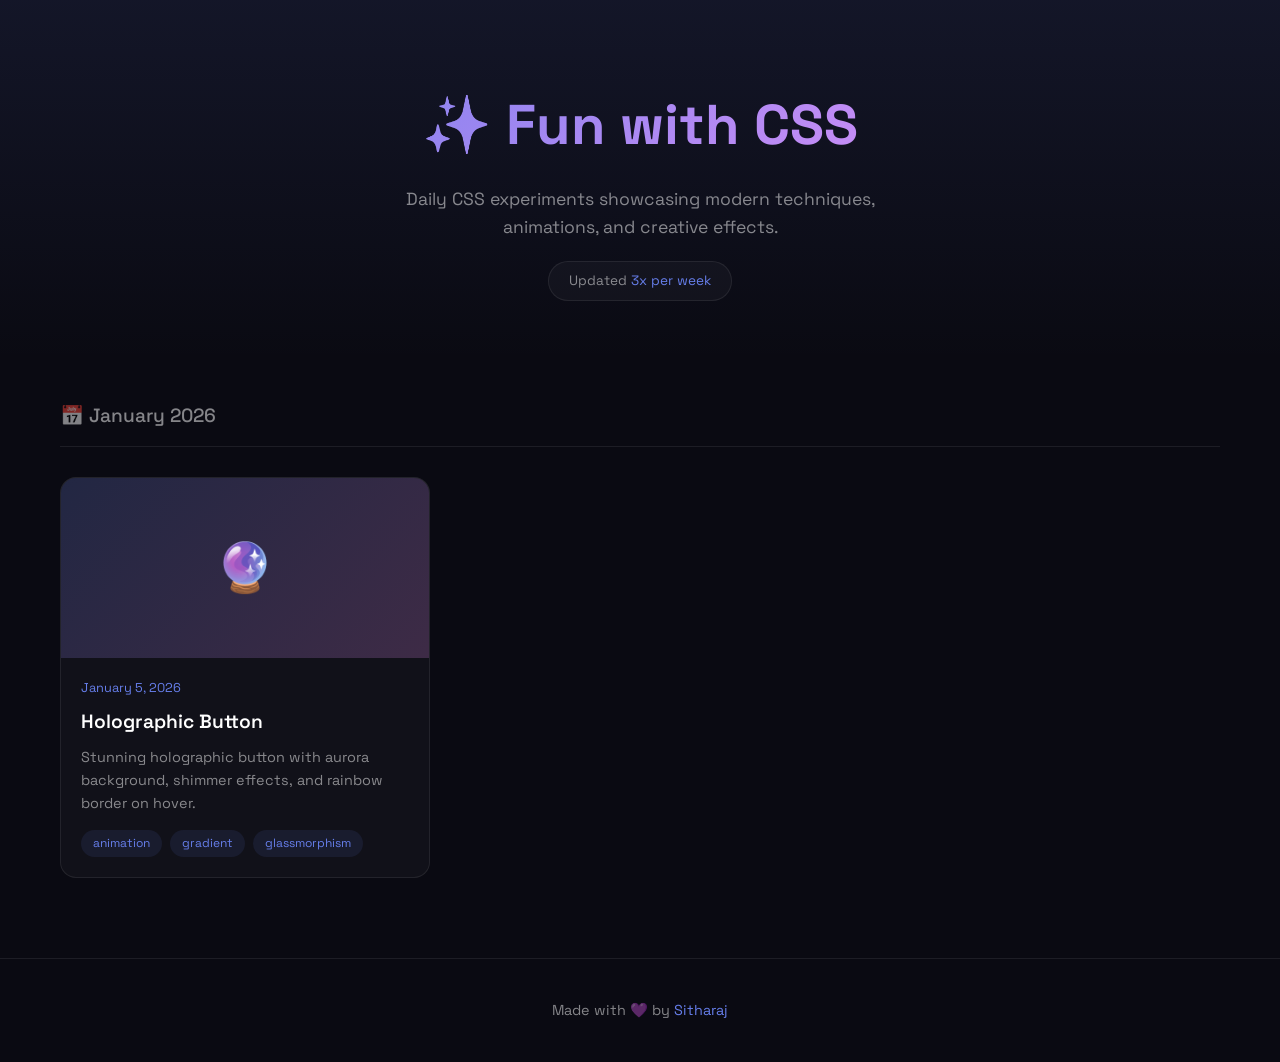
==== index.html @ caf2f565 "feat: Initialize project with Day 1 Holographic Button demo" ====
<!DOCTYPE html>
<html lang="en">

<head>
    <meta charset="UTF-8">
    <meta name="viewport" content="width=device-width, initial-scale=1.0">
    <title>Fun with CSS | Daily CSS Experiments</title>
    <link href="https://fonts.googleapis.com/css2?family=Space+Grotesk:wght@400;500;700&display=swap" rel="stylesheet">
    <style>
        :root {
            --bg: #0a0a12;
            --card-bg: rgba(255, 255, 255, 0.03);
            --border: rgba(255, 255, 255, 0.08);
            --text: #fff;
            --text-muted: rgba(255, 255, 255, 0.5);
            --accent: #667eea;
            --accent-2: #f093fb;
        }

        * {
            margin: 0;
            padding: 0;
            box-sizing: border-box;
        }

        body {
            min-height: 100vh;
            background: var(--bg);
            font-family: 'Space Grotesk', sans-serif;
            color: var(--text);
            line-height: 1.6;
        }

        /* Header */
        header {
            text-align: center;
            padding: 80px 20px 60px;
            background: linear-gradient(to bottom, rgba(102, 126, 234, 0.1), transparent);
        }

        header h1 {
            font-size: clamp(2rem, 6vw, 3.5rem);
            font-weight: 700;
            background: linear-gradient(135deg, var(--accent), var(--accent-2));
            -webkit-background-clip: text;
            -webkit-text-fill-color: transparent;
            background-clip: text;
            margin-bottom: 15px;
        }

        header p {
            color: var(--text-muted);
            font-size: 1.1rem;
            max-width: 500px;
            margin: 0 auto;
        }

        .badge {
            display: inline-block;
            margin-top: 20px;
            padding: 8px 20px;
            background: var(--card-bg);
            border: 1px solid var(--border);
            border-radius: 50px;
            font-size: 0.85rem;
            color: var(--text-muted);
        }

        .badge span {
            color: var(--accent);
        }

        /* Main */
        main {
            max-width: 1200px;
            margin: 0 auto;
            padding: 40px 20px 80px;
        }

        .section-title {
            font-size: 1.2rem;
            font-weight: 500;
            color: var(--text-muted);
            margin-bottom: 30px;
            padding-bottom: 15px;
            border-bottom: 1px solid var(--border);
        }

        /* Demo Grid */
        .demo-grid {
            display: grid;
            grid-template-columns: repeat(auto-fill, minmax(320px, 1fr));
            gap: 25px;
        }

        .demo-card {
            background: var(--card-bg);
            border: 1px solid var(--border);
            border-radius: 16px;
            overflow: hidden;
            transition: all 0.3s ease;
        }

        .demo-card:hover {
            transform: translateY(-5px);
            border-color: var(--accent);
            box-shadow: 0 20px 40px -20px rgba(102, 126, 234, 0.3);
        }

        .demo-card a {
            text-decoration: none;
            color: inherit;
            display: block;
        }

        .demo-preview {
            height: 180px;
            background: linear-gradient(135deg, rgba(102, 126, 234, 0.2), rgba(240, 147, 251, 0.2));
            display: flex;
            align-items: center;
            justify-content: center;
            font-size: 3rem;
        }

        .demo-info {
            padding: 20px;
        }

        .demo-date {
            font-size: 0.8rem;
            color: var(--accent);
            margin-bottom: 8px;
        }

        .demo-title {
            font-size: 1.2rem;
            font-weight: 600;
            margin-bottom: 8px;
        }

        .demo-desc {
            font-size: 0.9rem;
            color: var(--text-muted);
        }

        .demo-tags {
            display: flex;
            gap: 8px;
            margin-top: 15px;
            flex-wrap: wrap;
        }

        .demo-tags span {
            padding: 4px 12px;
            background: rgba(102, 126, 234, 0.1);
            border-radius: 20px;
            font-size: 0.75rem;
            color: var(--accent);
        }

        /* Footer */
        footer {
            text-align: center;
            padding: 40px 20px;
            border-top: 1px solid var(--border);
            color: var(--text-muted);
            font-size: 0.9rem;
        }

        footer a {
            color: var(--accent);
            text-decoration: none;
        }

        footer a:hover {
            text-decoration: underline;
        }
    </style>
</head>

<body>

    <header>
        <h1>✨ Fun with CSS</h1>
        <p>Daily CSS experiments showcasing modern techniques, animations, and creative effects.</p>
        <div class="badge">Updated <span>3x per week</span></div>
    </header>

    <main>
        <h2 class="section-title">📅 January 2026</h2>

        <div class="demo-grid">

            <article class="demo-card">
                <a href="./2026/01/05-neon-button/index.html">
                    <div class="demo-preview">🔮</div>
                    <div class="demo-info">
                        <div class="demo-date">January 5, 2026</div>
                        <h3 class="demo-title">Holographic Button</h3>
                        <p class="demo-desc">Stunning holographic button with aurora background, shimmer effects, and
                            rainbow border on hover.</p>
                        <div class="demo-tags">
                            <span>animation</span>
                            <span>gradient</span>
                            <span>glassmorphism</span>
                        </div>
                    </div>
                </a>
            </article>

            <!-- Add more demo cards here as you create them -->

        </div>
    </main>

    <footer>
        <p>Made with 💜 by <a href="https://github.com/sitharaj88" target="_blank">Sitharaj</a></p>
    </footer>

</body>

</html>
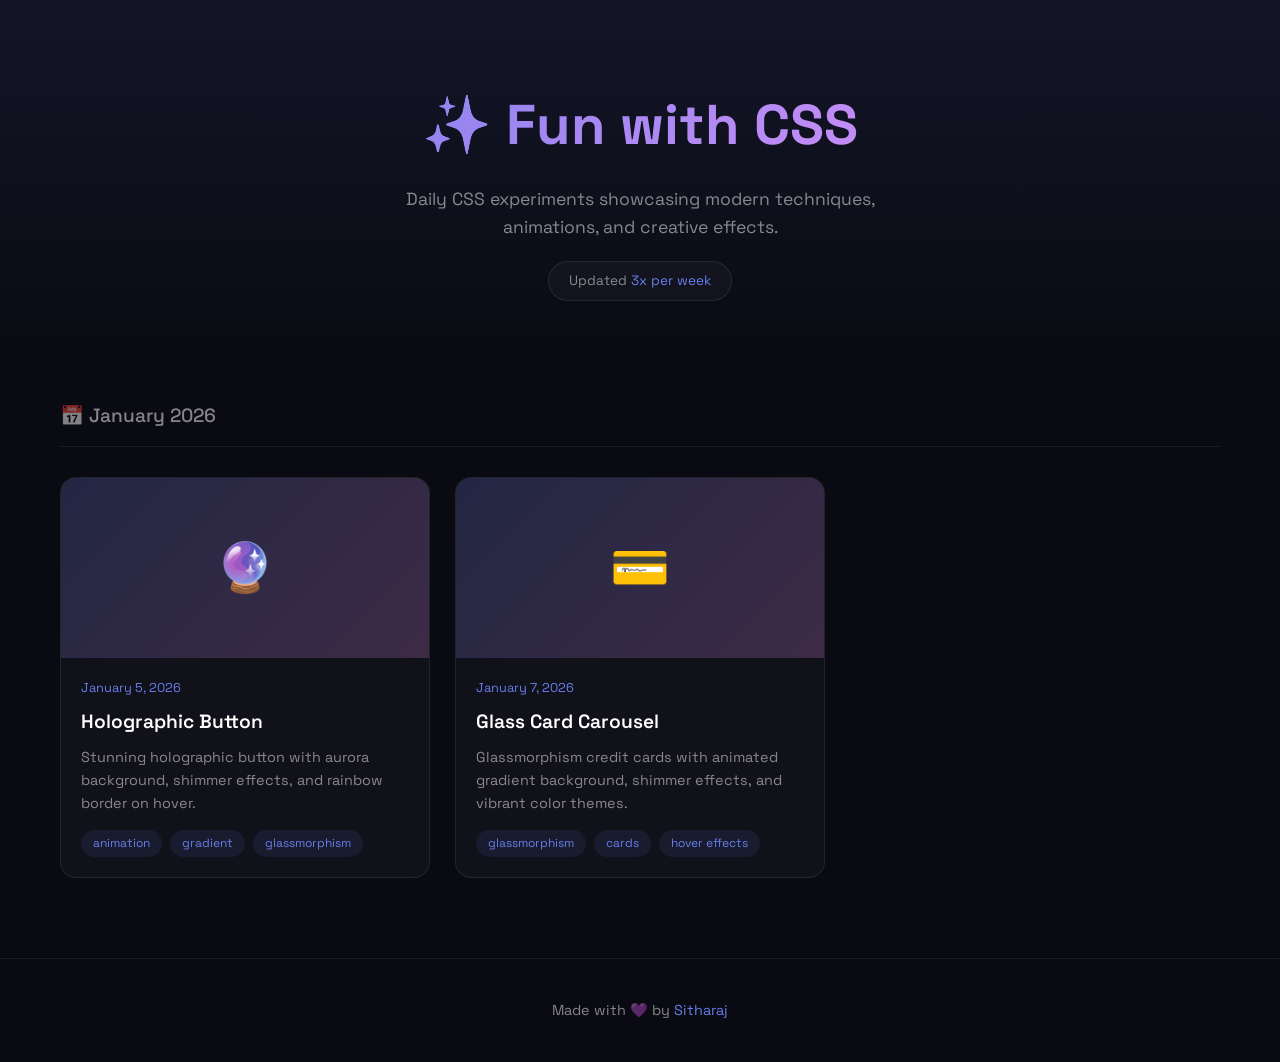
==== commit 3f6d015e: "feat: Add Day 2 Glass Card Carousel demo" ====
--- a/index.html
+++ b/index.html
@@ -208,6 +208,23 @@
                 </a>
             </article>
 
+            <article class="demo-card">
+                <a href="./2026/01/07-glass-card/index.html">
+                    <div class="demo-preview">💳</div>
+                    <div class="demo-info">
+                        <div class="demo-date">January 7, 2026</div>
+                        <h3 class="demo-title">Glass Card Carousel</h3>
+                        <p class="demo-desc">Glassmorphism credit cards with animated gradient background, shimmer
+                            effects, and vibrant color themes.</p>
+                        <div class="demo-tags">
+                            <span>glassmorphism</span>
+                            <span>cards</span>
+                            <span>hover effects</span>
+                        </div>
+                    </div>
+                </a>
+            </article>
+
             <!-- Add more demo cards here as you create them -->
 
         </div>
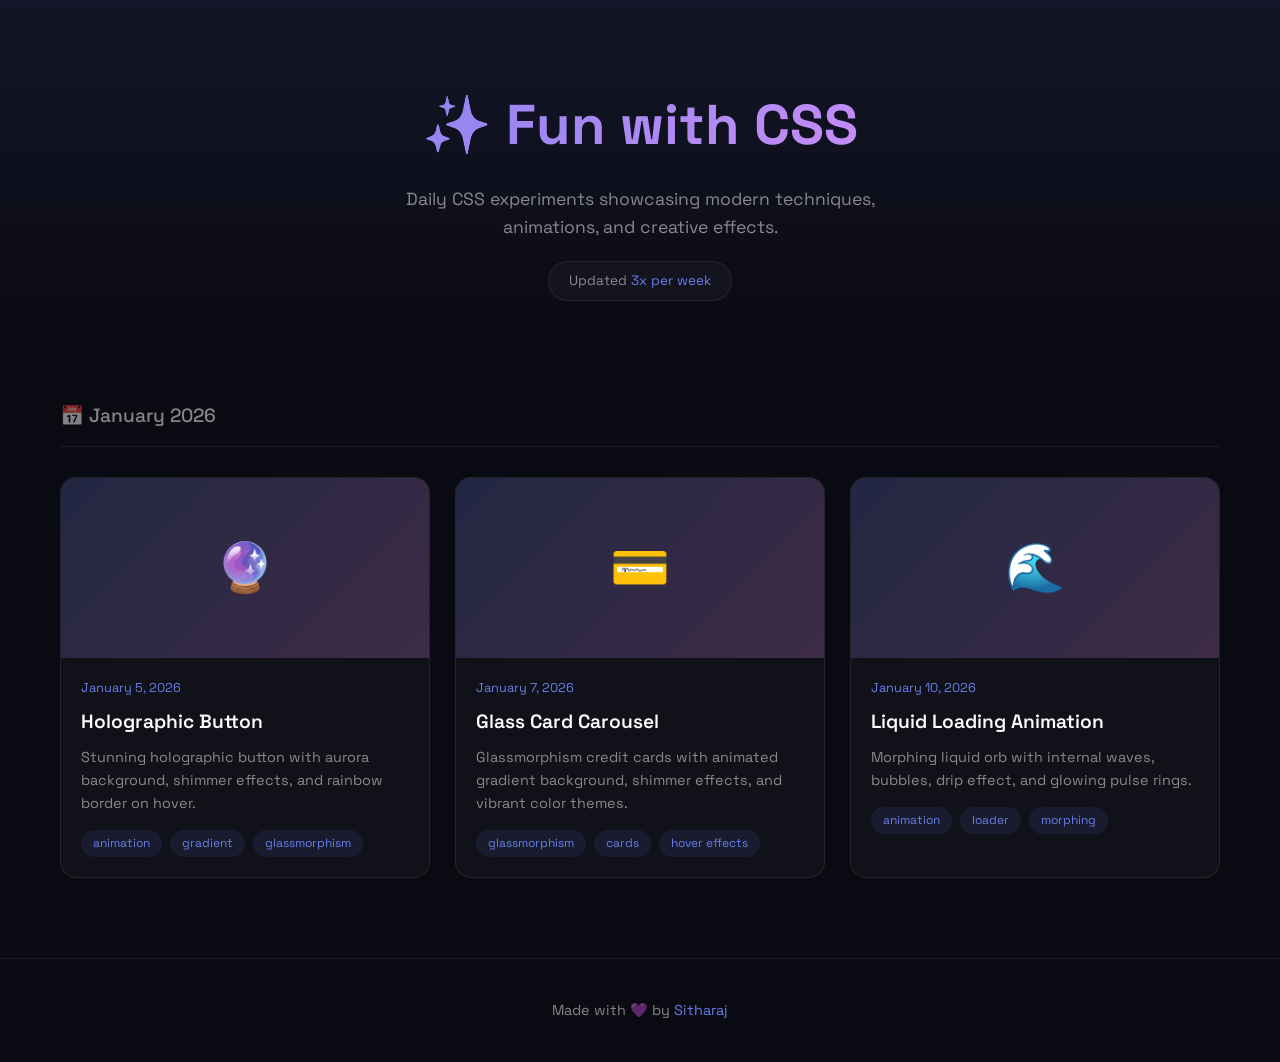
==== commit 38659cbb: "feat: Add Day 3 Liquid Loading Animation demo" ====
--- a/index.html
+++ b/index.html
@@ -225,6 +225,23 @@
                 </a>
             </article>
 
+            <article class="demo-card">
+                <a href="./2026/01/10-liquid-loader/index.html">
+                    <div class="demo-preview">🌊</div>
+                    <div class="demo-info">
+                        <div class="demo-date">January 10, 2026</div>
+                        <h3 class="demo-title">Liquid Loading Animation</h3>
+                        <p class="demo-desc">Morphing liquid orb with internal waves, bubbles, drip effect, and glowing
+                            pulse rings.</p>
+                        <div class="demo-tags">
+                            <span>animation</span>
+                            <span>loader</span>
+                            <span>morphing</span>
+                        </div>
+                    </div>
+                </a>
+            </article>
+
             <!-- Add more demo cards here as you create them -->
 
         </div>
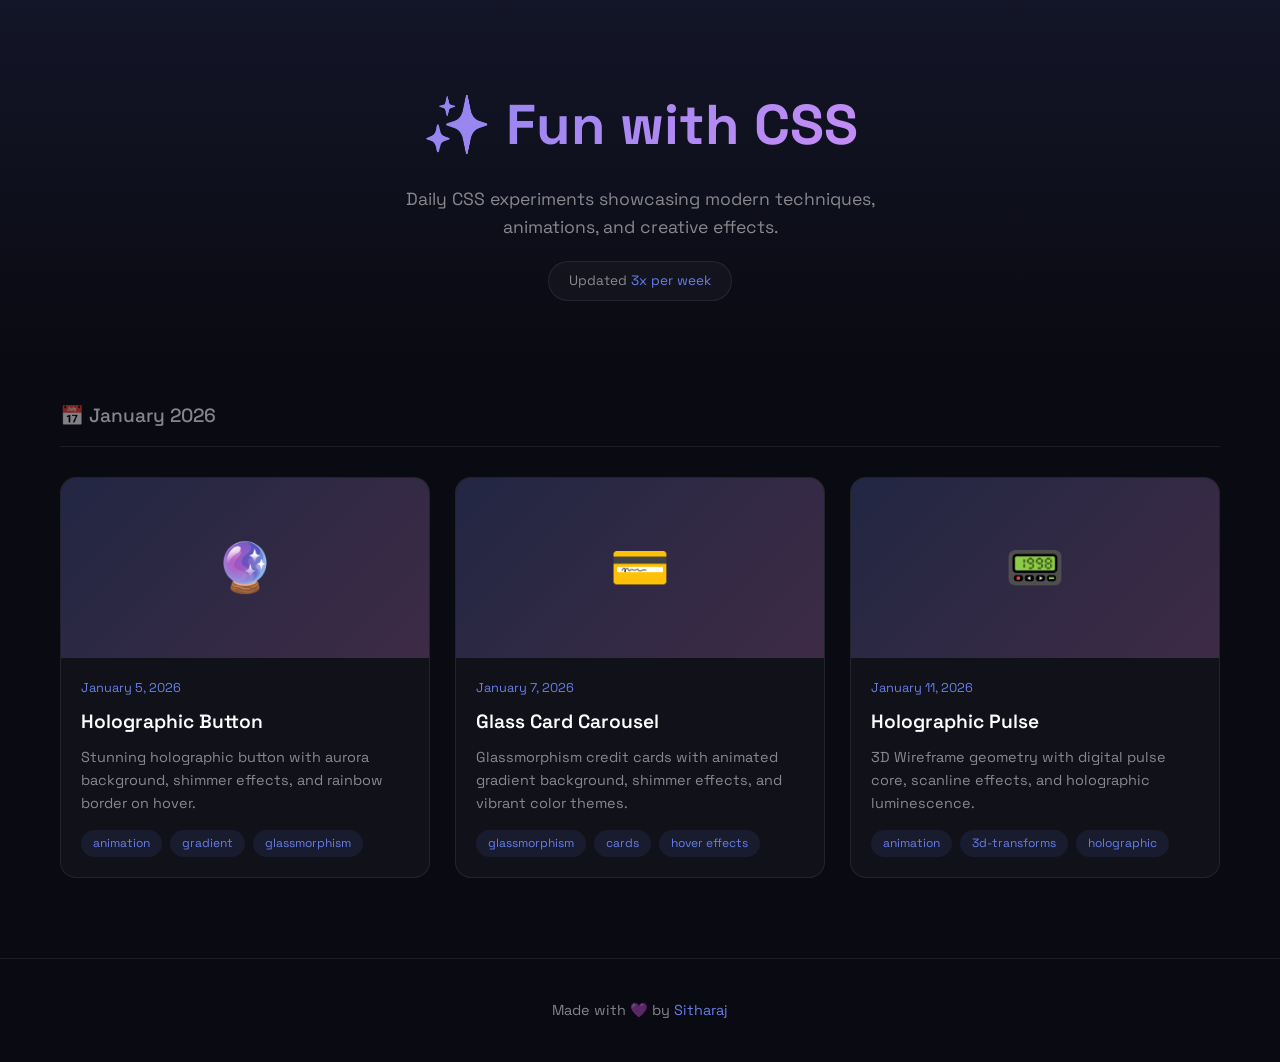
==== commit 137e04de: "feat: implement Holographic Geometric Pulse loader and restructure project" ====
--- a/index.html
+++ b/index.html
@@ -226,17 +226,17 @@
             </article>
 
             <article class="demo-card">
-                <a href="./2026/01/10-liquid-loader/index.html">
-                    <div class="demo-preview">🌊</div>
+                <a href="./2026/01/11-holographic-pulse/index.html">
+                    <div class="demo-preview">📟</div>
                     <div class="demo-info">
-                        <div class="demo-date">January 10, 2026</div>
-                        <h3 class="demo-title">Liquid Loading Animation</h3>
-                        <p class="demo-desc">Morphing liquid orb with internal waves, bubbles, drip effect, and glowing
-                            pulse rings.</p>
+                        <div class="demo-date">January 11, 2026</div>
+                        <h3 class="demo-title">Holographic Pulse</h3>
+                        <p class="demo-desc">3D Wireframe geometry with digital pulse core, scanline effects, and
+                            holographic luminescence.</p>
                         <div class="demo-tags">
                             <span>animation</span>
-                            <span>loader</span>
-                            <span>morphing</span>
+                            <span>3d-transforms</span>
+                            <span>holographic</span>
                         </div>
                     </div>
                 </a>
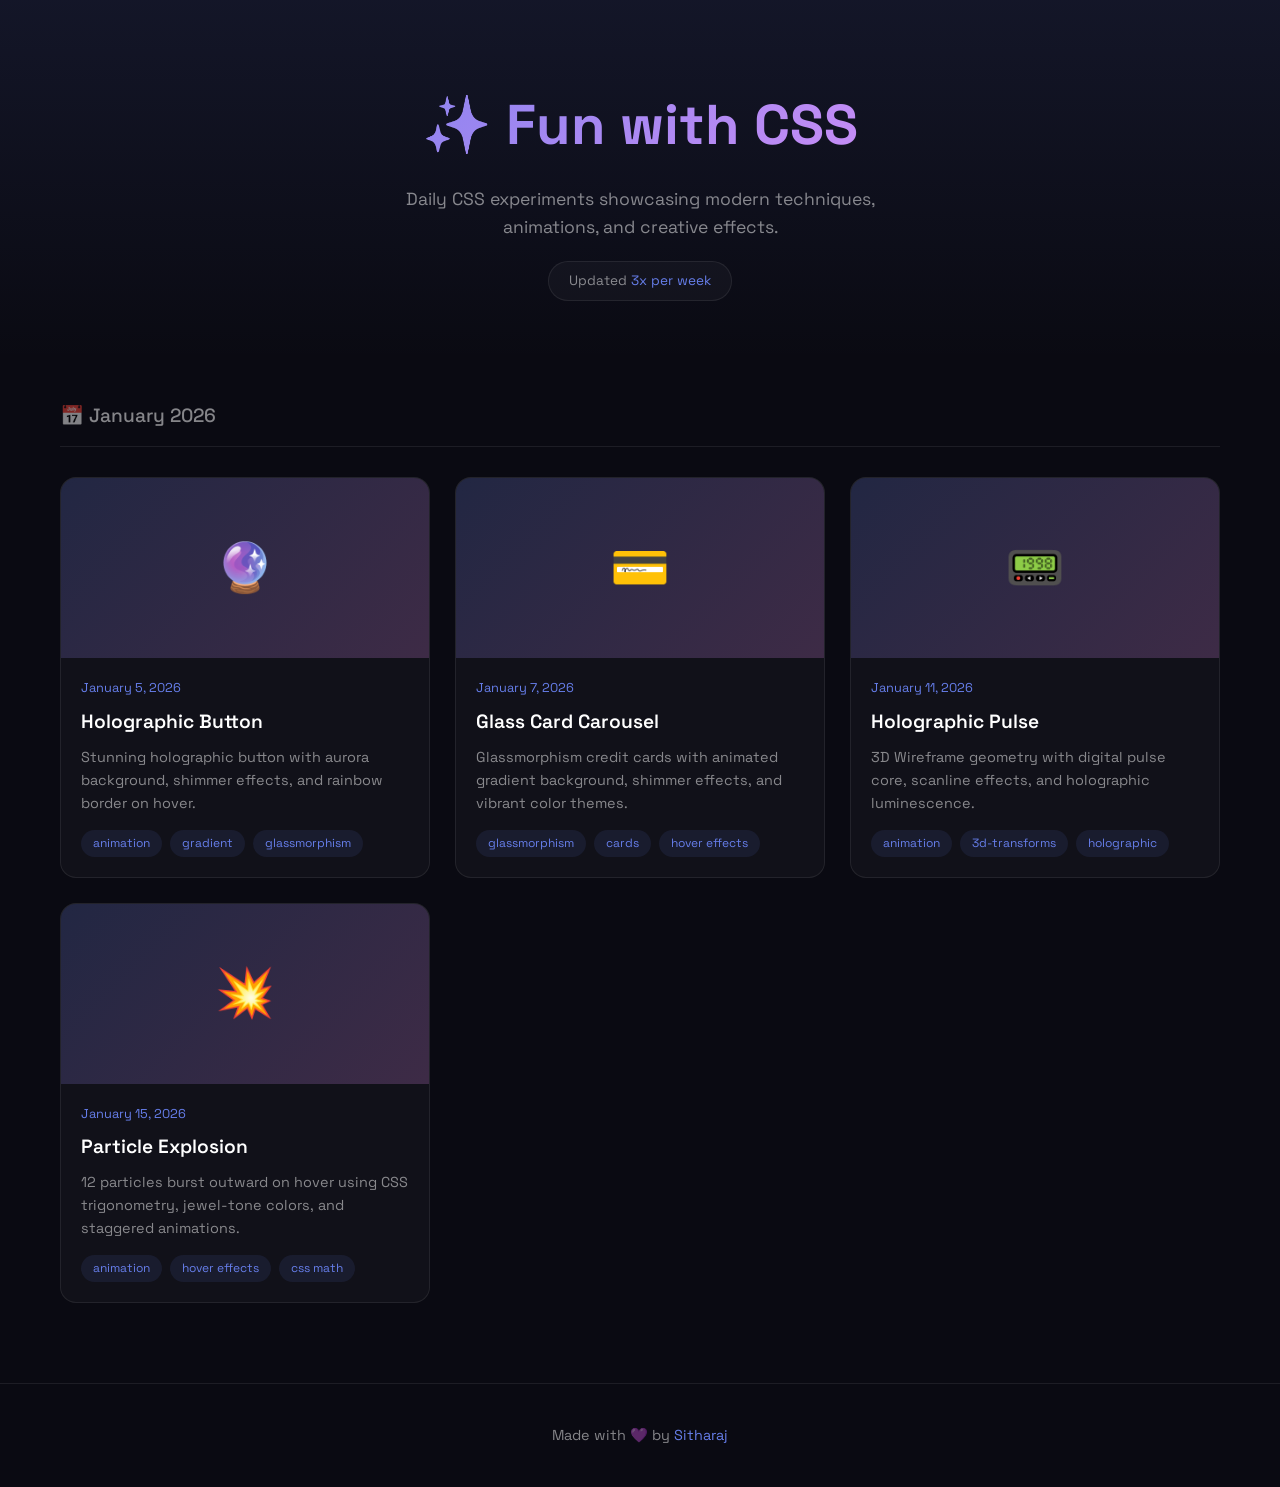
==== commit a6731aab: "feat: Add Particle Explosion demo card to the homepage." ====
--- a/index.html
+++ b/index.html
@@ -242,6 +242,23 @@
                 </a>
             </article>
 
+            <article class="demo-card">
+                <a href="./2026/01/15-particle-explosion/index.html">
+                    <div class="demo-preview">💥</div>
+                    <div class="demo-info">
+                        <div class="demo-date">January 15, 2026</div>
+                        <h3 class="demo-title">Particle Explosion</h3>
+                        <p class="demo-desc">12 particles burst outward on hover using CSS trigonometry, jewel-tone
+                            colors, and staggered animations.</p>
+                        <div class="demo-tags">
+                            <span>animation</span>
+                            <span>hover effects</span>
+                            <span>css math</span>
+                        </div>
+                    </div>
+                </a>
+            </article>
+
             <!-- Add more demo cards here as you create them -->
 
         </div>
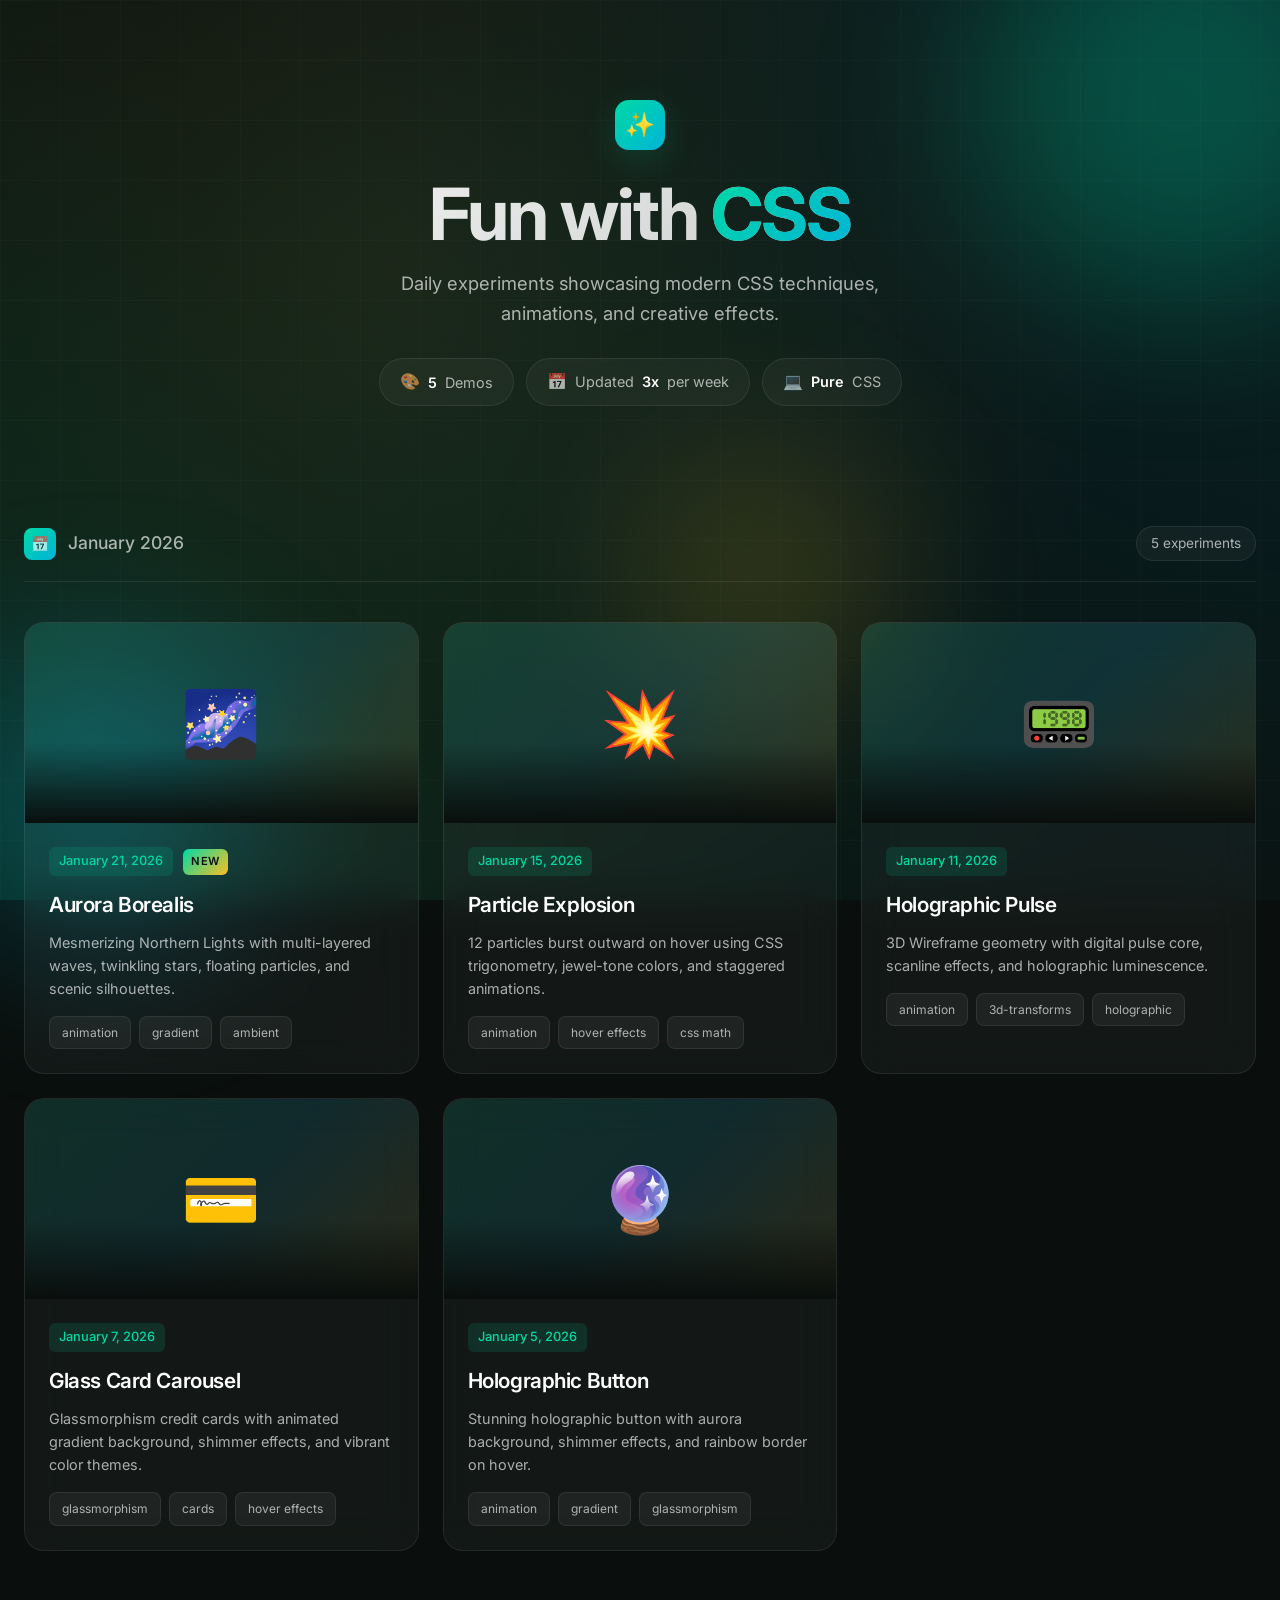
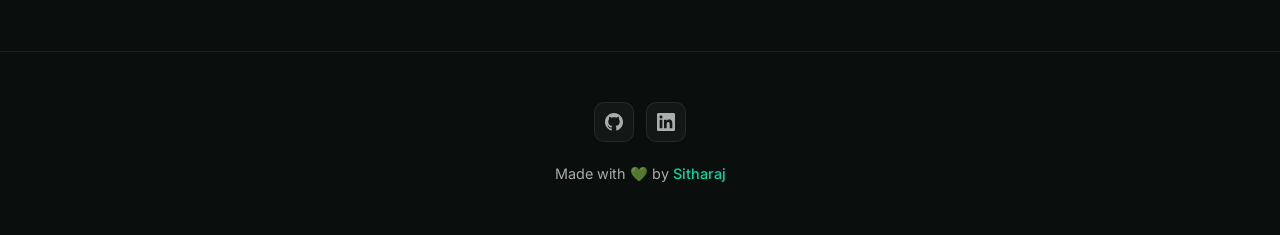
==== commit 159b7490: "Add Aurora Borealis animation using pure CSS - Created a mesmerizing CSS recreation of the Northern " ====
--- a/index.html
+++ b/index.html
@@ -5,16 +5,20 @@
     <meta charset="UTF-8">
     <meta name="viewport" content="width=device-width, initial-scale=1.0">
     <title>Fun with CSS | Daily CSS Experiments</title>
-    <link href="https://fonts.googleapis.com/css2?family=Space+Grotesk:wght@400;500;700&display=swap" rel="stylesheet">
+    <link href="https://fonts.googleapis.com/css2?family=Inter:wght@300;400;500;600;700&display=swap" rel="stylesheet">
     <style>
         :root {
-            --bg: #0a0a12;
-            --card-bg: rgba(255, 255, 255, 0.03);
+            --bg: #0a0f0d;
+            --card-bg: rgba(255, 255, 255, 0.04);
+            --card-bg-hover: rgba(255, 255, 255, 0.08);
             --border: rgba(255, 255, 255, 0.08);
+            --border-hover: rgba(255, 255, 255, 0.18);
             --text: #fff;
-            --text-muted: rgba(255, 255, 255, 0.5);
-            --accent: #667eea;
-            --accent-2: #f093fb;
+            --text-muted: rgba(255, 255, 255, 0.65);
+            --accent: #00d9a5;
+            --accent-2: #00b4d8;
+            --accent-3: #fbbf24;
+            --glow: rgba(0, 217, 165, 0.4);
         }
 
         * {
@@ -26,248 +30,765 @@
         body {
             min-height: 100vh;
             background: var(--bg);
-            font-family: 'Space Grotesk', sans-serif;
+            font-family: 'Inter', -apple-system, BlinkMacSystemFont, sans-serif;
             color: var(--text);
             line-height: 1.6;
+            overflow-x: hidden;
+        }
+
+        /* Animated Background */
+        .bg-gradient {
+            position: fixed;
+            top: 0;
+            left: 0;
+            width: 100%;
+            height: 100%;
+            pointer-events: none;
+            z-index: 0;
+            overflow: hidden;
+        }
+
+        .bg-gradient::before {
+            content: '';
+            position: absolute;
+            top: -50%;
+            left: -50%;
+            width: 200%;
+            height: 200%;
+            background:
+                radial-gradient(circle at 20% 80%, rgba(0, 217, 165, 0.15) 0%, transparent 50%),
+                radial-gradient(circle at 80% 20%, rgba(0, 180, 216, 0.15) 0%, transparent 50%),
+                radial-gradient(circle at 40% 40%, rgba(251, 191, 36, 0.08) 0%, transparent 40%);
+            animation: bg-rotate 20s linear infinite;
+        }
+
+        @keyframes bg-rotate {
+            0% { transform: rotate(0deg); }
+            100% { transform: rotate(360deg); }
+        }
+
+        /* Floating Orbs */
+        .orb {
+            position: fixed;
+            border-radius: 50%;
+            filter: blur(80px);
+            pointer-events: none;
+            z-index: 0;
+        }
+
+        .orb-1 {
+            width: 400px;
+            height: 400px;
+            background: rgba(0, 217, 165, 0.25);
+            top: -100px;
+            right: -100px;
+            animation: float-1 15s ease-in-out infinite;
+        }
+
+        .orb-2 {
+            width: 300px;
+            height: 300px;
+            background: rgba(0, 180, 216, 0.25);
+            bottom: -50px;
+            left: -50px;
+            animation: float-2 18s ease-in-out infinite;
+        }
+
+        .orb-3 {
+            width: 250px;
+            height: 250px;
+            background: rgba(251, 191, 36, 0.15);
+            top: 50%;
+            left: 50%;
+            animation: float-3 12s ease-in-out infinite;
+        }
+
+        @keyframes float-1 {
+            0%, 100% { transform: translate(0, 0) scale(1); }
+            50% { transform: translate(-50px, 50px) scale(1.1); }
+        }
+
+        @keyframes float-2 {
+            0%, 100% { transform: translate(0, 0) scale(1); }
+            50% { transform: translate(30px, -30px) scale(0.9); }
+        }
+
+        @keyframes float-3 {
+            0%, 100% { transform: translate(-50%, -50%) scale(1); }
+            50% { transform: translate(-40%, -60%) scale(1.2); }
+        }
+
+        /* Grid Pattern Overlay */
+        .grid-pattern {
+            position: fixed;
+            top: 0;
+            left: 0;
+            width: 100%;
+            height: 100%;
+            background-image:
+                linear-gradient(rgba(255, 255, 255, 0.02) 1px, transparent 1px),
+                linear-gradient(90deg, rgba(255, 255, 255, 0.02) 1px, transparent 1px);
+            background-size: 60px 60px;
+            pointer-events: none;
+            z-index: 0;
+        }
+
+        /* Content Wrapper */
+        .content-wrapper {
+            position: relative;
+            z-index: 1;
         }
 
         /* Header */
         header {
             text-align: center;
-            padding: 80px 20px 60px;
-            background: linear-gradient(to bottom, rgba(102, 126, 234, 0.1), transparent);
+            padding: 100px 20px 80px;
+            position: relative;
+        }
+
+        .logo {
+            display: inline-flex;
+            align-items: center;
+            gap: 12px;
+            margin-bottom: 24px;
+        }
+
+        .logo-icon {
+            width: 50px;
+            height: 50px;
+            background: linear-gradient(135deg, var(--accent), var(--accent-2));
+            border-radius: 14px;
+            display: flex;
+            align-items: center;
+            justify-content: center;
+            font-size: 1.5rem;
+            box-shadow: 0 10px 40px -10px var(--glow);
+            animation: pulse-glow 3s ease-in-out infinite;
+        }
+
+        @keyframes pulse-glow {
+            0%, 100% { box-shadow: 0 10px 40px -10px var(--glow); }
+            50% { box-shadow: 0 10px 60px -5px var(--glow); }
         }
 
         header h1 {
-            font-size: clamp(2rem, 6vw, 3.5rem);
+            font-size: clamp(2.5rem, 8vw, 4.5rem);
             font-weight: 700;
+            letter-spacing: -0.03em;
+            background: linear-gradient(135deg, #fff 0%, rgba(255,255,255,0.7) 100%);
+            -webkit-background-clip: text;
+            -webkit-text-fill-color: transparent;
+            background-clip: text;
+            margin-bottom: 16px;
+            line-height: 1.1;
+        }
+
+        header h1 span {
+            background: linear-gradient(135deg, var(--accent), var(--accent-2), var(--accent-3));
+            -webkit-background-clip: text;
+            background-clip: text;
+            background-size: 200% 200%;
+            animation: gradient-shift 5s ease infinite;
+        }
+
+        @keyframes gradient-shift {
+            0%, 100% { background-position: 0% 50%; }
+            50% { background-position: 100% 50%; }
+        }
+
+        .subtitle {
+            color: var(--text-muted);
+            font-size: 1.15rem;
+            max-width: 500px;
+            margin: 0 auto 30px;
+            font-weight: 400;
+        }
+
+        /* Stats Pills */
+        .stats {
+            display: flex;
+            justify-content: center;
+            gap: 12px;
+            flex-wrap: wrap;
+        }
+
+        .stat-pill {
+            display: inline-flex;
+            align-items: center;
+            gap: 8px;
+            padding: 10px 20px;
+            background: var(--card-bg);
+            backdrop-filter: blur(10px);
+            border: 1px solid var(--border);
+            border-radius: 100px;
+            font-size: 0.9rem;
+            color: var(--text-muted);
+            transition: all 0.3s ease;
+        }
+
+        .stat-pill:hover {
+            border-color: var(--border-hover);
+            background: var(--card-bg-hover);
+        }
+
+        .stat-pill .icon {
+            font-size: 1rem;
+        }
+
+        .stat-pill .value {
+            color: var(--text);
+            font-weight: 600;
+        }
+
+        /* Main */
+        main {
+            max-width: 1300px;
+            margin: 0 auto;
+            padding: 40px 24px 100px;
+        }
+
+        /* Section Header */
+        .section-header {
+            display: flex;
+            align-items: center;
+            justify-content: space-between;
+            margin-bottom: 40px;
+            padding-bottom: 20px;
+            border-bottom: 1px solid var(--border);
+        }
+
+        .section-title {
+            display: flex;
+            align-items: center;
+            gap: 12px;
+            font-size: 1.1rem;
+            font-weight: 500;
+            color: var(--text-muted);
+        }
+
+        .section-title .icon {
+            width: 32px;
+            height: 32px;
+            background: linear-gradient(135deg, var(--accent), var(--accent-2));
+            border-radius: 8px;
+            display: flex;
+            align-items: center;
+            justify-content: center;
+            font-size: 0.9rem;
+        }
+
+        .demo-count {
+            font-size: 0.85rem;
+            color: var(--text-muted);
+            padding: 6px 14px;
+            background: var(--card-bg);
+            border-radius: 20px;
+            border: 1px solid var(--border);
+        }
+
+        /* Demo Grid */
+        .demo-grid {
+            display: grid;
+            grid-template-columns: repeat(auto-fill, minmax(340px, 1fr));
+            gap: 24px;
+        }
+
+        /* Demo Card */
+        .demo-card {
+            position: relative;
+            background: var(--card-bg);
+            backdrop-filter: blur(20px);
+            border: 1px solid var(--border);
+            border-radius: 20px;
+            overflow: hidden;
+            transition: all 0.4s cubic-bezier(0.4, 0, 0.2, 1);
+        }
+
+        .demo-card::before {
+            content: '';
+            position: absolute;
+            inset: 0;
+            background: linear-gradient(135deg,
+                rgba(0, 217, 165, 0.08) 0%,
+                transparent 50%,
+                rgba(0, 180, 216, 0.08) 100%);
+            opacity: 0;
+            transition: opacity 0.4s ease;
+        }
+
+        .demo-card:hover {
+            transform: translateY(-8px);
+            border-color: rgba(0, 217, 165, 0.4);
+            box-shadow:
+                0 25px 50px -12px rgba(0, 0, 0, 0.5),
+                0 0 0 1px rgba(0, 217, 165, 0.15),
+                0 20px 40px -20px var(--glow);
+        }
+
+        .demo-card:hover::before {
+            opacity: 1;
+        }
+
+        .demo-card a {
+            text-decoration: none;
+            color: inherit;
+            display: block;
+            position: relative;
+            z-index: 1;
+        }
+
+        .demo-preview {
+            height: 200px;
+            background: linear-gradient(135deg,
+                rgba(0, 217, 165, 0.12) 0%,
+                rgba(0, 180, 216, 0.12) 50%,
+                rgba(251, 191, 36, 0.1) 100%);
+            display: flex;
+            align-items: center;
+            justify-content: center;
+            font-size: 4rem;
+            position: relative;
+            overflow: hidden;
+        }
+
+        .demo-preview::before {
+            content: '';
+            position: absolute;
+            inset: 0;
+            background: linear-gradient(to bottom, transparent 60%, var(--bg));
+        }
+
+        /* Shimmer Effect on Hover */
+        .demo-preview::after {
+            content: '';
+            position: absolute;
+            top: 0;
+            left: -100%;
+            width: 100%;
+            height: 100%;
+            background: linear-gradient(90deg,
+                transparent,
+                rgba(255, 255, 255, 0.1),
+                transparent);
+            transition: left 0.6s ease;
+        }
+
+        .demo-card:hover .demo-preview::after {
+            left: 100%;
+        }
+
+        .demo-preview .emoji {
+            position: relative;
+            z-index: 1;
+            transition: transform 0.4s cubic-bezier(0.4, 0, 0.2, 1);
+        }
+
+        .demo-card:hover .demo-preview .emoji {
+            transform: scale(1.2);
+        }
+
+        .demo-info {
+            padding: 24px;
+        }
+
+        .demo-meta {
+            display: flex;
+            align-items: center;
+            gap: 10px;
+            margin-bottom: 12px;
+        }
+
+        .demo-date {
+            font-size: 0.8rem;
+            color: var(--accent);
+            font-weight: 500;
+            padding: 4px 10px;
+            background: rgba(0, 217, 165, 0.12);
+            border-radius: 6px;
+        }
+
+        .demo-new {
+            font-size: 0.7rem;
+            font-weight: 600;
+            color: #0a0f0d;
+            padding: 4px 8px;
+            background: linear-gradient(135deg, var(--accent), var(--accent-3));
+            border-radius: 6px;
+            text-transform: uppercase;
+            letter-spacing: 0.05em;
+        }
+
+        .demo-title {
+            font-size: 1.3rem;
+            font-weight: 600;
+            margin-bottom: 10px;
+            letter-spacing: -0.02em;
+            transition: color 0.3s ease;
+        }
+
+        .demo-card:hover .demo-title {
             background: linear-gradient(135deg, var(--accent), var(--accent-2));
             -webkit-background-clip: text;
             -webkit-text-fill-color: transparent;
             background-clip: text;
-            margin-bottom: 15px;
-        }
-
-        header p {
-            color: var(--text-muted);
-            font-size: 1.1rem;
-            max-width: 500px;
-            margin: 0 auto;
-        }
-
-        .badge {
-            display: inline-block;
-            margin-top: 20px;
-            padding: 8px 20px;
-            background: var(--card-bg);
-            border: 1px solid var(--border);
-            border-radius: 50px;
-            font-size: 0.85rem;
-            color: var(--text-muted);
-        }
-
-        .badge span {
-            color: var(--accent);
-        }
-
-        /* Main */
-        main {
-            max-width: 1200px;
-            margin: 0 auto;
-            padding: 40px 20px 80px;
-        }
-
-        .section-title {
-            font-size: 1.2rem;
-            font-weight: 500;
-            color: var(--text-muted);
-            margin-bottom: 30px;
-            padding-bottom: 15px;
-            border-bottom: 1px solid var(--border);
-        }
-
-        /* Demo Grid */
-        .demo-grid {
-            display: grid;
-            grid-template-columns: repeat(auto-fill, minmax(320px, 1fr));
-            gap: 25px;
-        }
-
-        .demo-card {
-            background: var(--card-bg);
-            border: 1px solid var(--border);
-            border-radius: 16px;
-            overflow: hidden;
-            transition: all 0.3s ease;
-        }
-
-        .demo-card:hover {
-            transform: translateY(-5px);
-            border-color: var(--accent);
-            box-shadow: 0 20px 40px -20px rgba(102, 126, 234, 0.3);
-        }
-
-        .demo-card a {
-            text-decoration: none;
-            color: inherit;
-            display: block;
-        }
-
-        .demo-preview {
-            height: 180px;
-            background: linear-gradient(135deg, rgba(102, 126, 234, 0.2), rgba(240, 147, 251, 0.2));
-            display: flex;
-            align-items: center;
-            justify-content: center;
-            font-size: 3rem;
-        }
-
-        .demo-info {
-            padding: 20px;
-        }
-
-        .demo-date {
-            font-size: 0.8rem;
-            color: var(--accent);
-            margin-bottom: 8px;
-        }
-
-        .demo-title {
-            font-size: 1.2rem;
-            font-weight: 600;
-            margin-bottom: 8px;
         }
 
         .demo-desc {
             font-size: 0.9rem;
             color: var(--text-muted);
+            line-height: 1.6;
         }
 
         .demo-tags {
             display: flex;
             gap: 8px;
-            margin-top: 15px;
+            margin-top: 16px;
             flex-wrap: wrap;
         }
 
         .demo-tags span {
-            padding: 4px 12px;
-            background: rgba(102, 126, 234, 0.1);
-            border-radius: 20px;
+            padding: 6px 12px;
+            background: rgba(255, 255, 255, 0.05);
+            border: 1px solid var(--border);
+            border-radius: 8px;
             font-size: 0.75rem;
+            color: var(--text-muted);
+            transition: all 0.3s ease;
+        }
+
+        .demo-card:hover .demo-tags span {
+            border-color: rgba(0, 217, 165, 0.25);
+            background: rgba(0, 217, 165, 0.1);
             color: var(--accent);
+        }
+
+        /* View Arrow */
+        .view-arrow {
+            position: absolute;
+            bottom: 24px;
+            right: 24px;
+            width: 36px;
+            height: 36px;
+            background: var(--card-bg);
+            border: 1px solid var(--border);
+            border-radius: 50%;
+            display: flex;
+            align-items: center;
+            justify-content: center;
+            opacity: 0;
+            transform: translateX(-10px);
+            transition: all 0.3s ease;
+        }
+
+        .view-arrow svg {
+            width: 16px;
+            height: 16px;
+            stroke: var(--text-muted);
+            transition: stroke 0.3s ease;
+        }
+
+        .demo-card:hover .view-arrow {
+            opacity: 1;
+            transform: translateX(0);
+        }
+
+        .demo-card:hover .view-arrow svg {
+            stroke: var(--accent);
         }
 
         /* Footer */
         footer {
             text-align: center;
-            padding: 40px 20px;
+            padding: 50px 20px;
             border-top: 1px solid var(--border);
             color: var(--text-muted);
             font-size: 0.9rem;
-        }
-
-        footer a {
+            position: relative;
+            z-index: 1;
+        }
+
+        .footer-content {
+            display: flex;
+            flex-direction: column;
+            align-items: center;
+            gap: 20px;
+        }
+
+        .social-links {
+            display: flex;
+            gap: 12px;
+        }
+
+        .social-links a {
+            width: 40px;
+            height: 40px;
+            background: var(--card-bg);
+            border: 1px solid var(--border);
+            border-radius: 10px;
+            display: flex;
+            align-items: center;
+            justify-content: center;
+            color: var(--text-muted);
+            text-decoration: none;
+            transition: all 0.3s ease;
+        }
+
+        .social-links a:hover {
+            border-color: var(--accent);
+            color: var(--accent);
+            transform: translateY(-3px);
+        }
+
+        .social-links a svg {
+            width: 18px;
+            height: 18px;
+        }
+
+        footer p a {
             color: var(--accent);
             text-decoration: none;
-        }
-
-        footer a:hover {
+            font-weight: 500;
+        }
+
+        footer p a:hover {
             text-decoration: underline;
+        }
+
+        /* Responsive */
+        @media (max-width: 768px) {
+            header {
+                padding: 80px 20px 60px;
+            }
+
+            header h1 {
+                font-size: 2.5rem;
+            }
+
+            .demo-grid {
+                grid-template-columns: 1fr;
+            }
+
+            .section-header {
+                flex-direction: column;
+                align-items: flex-start;
+                gap: 12px;
+            }
+
+            .stats {
+                width: 100%;
+            }
+
+            .stat-pill {
+                flex: 1;
+                justify-content: center;
+            }
+        }
+
+        @media (max-width: 480px) {
+            .demo-preview {
+                height: 160px;
+                font-size: 3rem;
+            }
+
+            .demo-info {
+                padding: 20px;
+            }
         }
     </style>
 </head>
 
 <body>
-
-    <header>
-        <h1>✨ Fun with CSS</h1>
-        <p>Daily CSS experiments showcasing modern techniques, animations, and creative effects.</p>
-        <div class="badge">Updated <span>3x per week</span></div>
-    </header>
-
-    <main>
-        <h2 class="section-title">📅 January 2026</h2>
-
-        <div class="demo-grid">
-
-            <article class="demo-card">
-                <a href="./2026/01/05-neon-button/index.html">
-                    <div class="demo-preview">🔮</div>
-                    <div class="demo-info">
-                        <div class="demo-date">January 5, 2026</div>
-                        <h3 class="demo-title">Holographic Button</h3>
-                        <p class="demo-desc">Stunning holographic button with aurora background, shimmer effects, and
-                            rainbow border on hover.</p>
-                        <div class="demo-tags">
-                            <span>animation</span>
-                            <span>gradient</span>
-                            <span>glassmorphism</span>
-                        </div>
-                    </div>
-                </a>
-            </article>
-
-            <article class="demo-card">
-                <a href="./2026/01/07-glass-card/index.html">
-                    <div class="demo-preview">💳</div>
-                    <div class="demo-info">
-                        <div class="demo-date">January 7, 2026</div>
-                        <h3 class="demo-title">Glass Card Carousel</h3>
-                        <p class="demo-desc">Glassmorphism credit cards with animated gradient background, shimmer
-                            effects, and vibrant color themes.</p>
-                        <div class="demo-tags">
-                            <span>glassmorphism</span>
-                            <span>cards</span>
-                            <span>hover effects</span>
-                        </div>
-                    </div>
-                </a>
-            </article>
-
-            <article class="demo-card">
-                <a href="./2026/01/11-holographic-pulse/index.html">
-                    <div class="demo-preview">📟</div>
-                    <div class="demo-info">
-                        <div class="demo-date">January 11, 2026</div>
-                        <h3 class="demo-title">Holographic Pulse</h3>
-                        <p class="demo-desc">3D Wireframe geometry with digital pulse core, scanline effects, and
-                            holographic luminescence.</p>
-                        <div class="demo-tags">
-                            <span>animation</span>
-                            <span>3d-transforms</span>
-                            <span>holographic</span>
-                        </div>
-                    </div>
-                </a>
-            </article>
-
-            <article class="demo-card">
-                <a href="./2026/01/15-particle-explosion/index.html">
-                    <div class="demo-preview">💥</div>
-                    <div class="demo-info">
-                        <div class="demo-date">January 15, 2026</div>
-                        <h3 class="demo-title">Particle Explosion</h3>
-                        <p class="demo-desc">12 particles burst outward on hover using CSS trigonometry, jewel-tone
-                            colors, and staggered animations.</p>
-                        <div class="demo-tags">
-                            <span>animation</span>
-                            <span>hover effects</span>
-                            <span>css math</span>
-                        </div>
-                    </div>
-                </a>
-            </article>
-
-            <!-- Add more demo cards here as you create them -->
-
-        </div>
-    </main>
-
-    <footer>
-        <p>Made with 💜 by <a href="https://github.com/sitharaj88" target="_blank">Sitharaj</a></p>
-    </footer>
+    <!-- Background Effects -->
+    <div class="bg-gradient"></div>
+    <div class="grid-pattern"></div>
+    <div class="orb orb-1"></div>
+    <div class="orb orb-2"></div>
+    <div class="orb orb-3"></div>
+
+    <div class="content-wrapper">
+        <header>
+            <div class="logo">
+                <div class="logo-icon">✨</div>
+            </div>
+            <h1>Fun with <span>CSS</span></h1>
+            <p class="subtitle">Daily experiments showcasing modern CSS techniques, animations, and creative effects.</p>
+            <div class="stats">
+                <div class="stat-pill">
+                    <span class="icon">🎨</span>
+                    <span class="value">5</span> Demos
+                </div>
+                <div class="stat-pill">
+                    <span class="icon">📅</span>
+                    Updated <span class="value">3x</span> per week
+                </div>
+                <div class="stat-pill">
+                    <span class="icon">💻</span>
+                    <span class="value">Pure</span> CSS
+                </div>
+            </div>
+        </header>
+
+        <main>
+            <div class="section-header">
+                <h2 class="section-title">
+                    <span class="icon">📅</span>
+                    January 2026
+                </h2>
+                <span class="demo-count">5 experiments</span>
+            </div>
+
+            <div class="demo-grid">
+
+                <article class="demo-card">
+                    <a href="./2026/01/21-aurora-borealis/index.html">
+                        <div class="demo-preview">
+                            <span class="emoji">🌌</span>
+                        </div>
+                        <div class="demo-info">
+                            <div class="demo-meta">
+                                <div class="demo-date">January 21, 2026</div>
+                                <div class="demo-new">New</div>
+                            </div>
+                            <h3 class="demo-title">Aurora Borealis</h3>
+                            <p class="demo-desc">Mesmerizing Northern Lights with multi-layered waves, twinkling stars, floating particles, and scenic silhouettes.</p>
+                            <div class="demo-tags">
+                                <span>animation</span>
+                                <span>gradient</span>
+                                <span>ambient</span>
+                            </div>
+                        </div>
+                        <div class="view-arrow">
+                            <svg viewBox="0 0 24 24" fill="none" stroke="currentColor" stroke-width="2">
+                                <path d="M5 12h14M12 5l7 7-7 7"/>
+                            </svg>
+                        </div>
+                    </a>
+                </article>
+
+                <article class="demo-card">
+                    <a href="./2026/01/15-particle-explosion/index.html">
+                        <div class="demo-preview">
+                            <span class="emoji">💥</span>
+                        </div>
+                        <div class="demo-info">
+                            <div class="demo-meta">
+                                <div class="demo-date">January 15, 2026</div>
+                            </div>
+                            <h3 class="demo-title">Particle Explosion</h3>
+                            <p class="demo-desc">12 particles burst outward on hover using CSS trigonometry, jewel-tone colors, and staggered animations.</p>
+                            <div class="demo-tags">
+                                <span>animation</span>
+                                <span>hover effects</span>
+                                <span>css math</span>
+                            </div>
+                        </div>
+                        <div class="view-arrow">
+                            <svg viewBox="0 0 24 24" fill="none" stroke="currentColor" stroke-width="2">
+                                <path d="M5 12h14M12 5l7 7-7 7"/>
+                            </svg>
+                        </div>
+                    </a>
+                </article>
+
+                <article class="demo-card">
+                    <a href="./2026/01/11-holographic-pulse/index.html">
+                        <div class="demo-preview">
+                            <span class="emoji">📟</span>
+                        </div>
+                        <div class="demo-info">
+                            <div class="demo-meta">
+                                <div class="demo-date">January 11, 2026</div>
+                            </div>
+                            <h3 class="demo-title">Holographic Pulse</h3>
+                            <p class="demo-desc">3D Wireframe geometry with digital pulse core, scanline effects, and holographic luminescence.</p>
+                            <div class="demo-tags">
+                                <span>animation</span>
+                                <span>3d-transforms</span>
+                                <span>holographic</span>
+                            </div>
+                        </div>
+                        <div class="view-arrow">
+                            <svg viewBox="0 0 24 24" fill="none" stroke="currentColor" stroke-width="2">
+                                <path d="M5 12h14M12 5l7 7-7 7"/>
+                            </svg>
+                        </div>
+                    </a>
+                </article>
+
+                <article class="demo-card">
+                    <a href="./2026/01/07-glass-card/index.html">
+                        <div class="demo-preview">
+                            <span class="emoji">💳</span>
+                        </div>
+                        <div class="demo-info">
+                            <div class="demo-meta">
+                                <div class="demo-date">January 7, 2026</div>
+                            </div>
+                            <h3 class="demo-title">Glass Card Carousel</h3>
+                            <p class="demo-desc">Glassmorphism credit cards with animated gradient background, shimmer effects, and vibrant color themes.</p>
+                            <div class="demo-tags">
+                                <span>glassmorphism</span>
+                                <span>cards</span>
+                                <span>hover effects</span>
+                            </div>
+                        </div>
+                        <div class="view-arrow">
+                            <svg viewBox="0 0 24 24" fill="none" stroke="currentColor" stroke-width="2">
+                                <path d="M5 12h14M12 5l7 7-7 7"/>
+                            </svg>
+                        </div>
+                    </a>
+                </article>
+
+                <article class="demo-card">
+                    <a href="./2026/01/05-neon-button/index.html">
+                        <div class="demo-preview">
+                            <span class="emoji">🔮</span>
+                        </div>
+                        <div class="demo-info">
+                            <div class="demo-meta">
+                                <div class="demo-date">January 5, 2026</div>
+                            </div>
+                            <h3 class="demo-title">Holographic Button</h3>
+                            <p class="demo-desc">Stunning holographic button with aurora background, shimmer effects, and rainbow border on hover.</p>
+                            <div class="demo-tags">
+                                <span>animation</span>
+                                <span>gradient</span>
+                                <span>glassmorphism</span>
+                            </div>
+                        </div>
+                        <div class="view-arrow">
+                            <svg viewBox="0 0 24 24" fill="none" stroke="currentColor" stroke-width="2">
+                                <path d="M5 12h14M12 5l7 7-7 7"/>
+                            </svg>
+                        </div>
+                    </a>
+                </article>
+
+                <!-- Add more demo cards here as you create them -->
+
+            </div>
+        </main>
+
+        <footer>
+            <div class="footer-content">
+                <div class="social-links">
+                    <a href="https://github.com/sitharaj88" target="_blank" title="GitHub">
+                        <svg viewBox="0 0 24 24" fill="currentColor">
+                            <path d="M12 0c-6.626 0-12 5.373-12 12 0 5.302 3.438 9.8 8.207 11.387.599.111.793-.261.793-.577v-2.234c-3.338.726-4.033-1.416-4.033-1.416-.546-1.387-1.333-1.756-1.333-1.756-1.089-.745.083-.729.083-.729 1.205.084 1.839 1.237 1.839 1.237 1.07 1.834 2.807 1.304 3.492.997.107-.775.418-1.305.762-1.604-2.665-.305-5.467-1.334-5.467-5.931 0-1.311.469-2.381 1.236-3.221-.124-.303-.535-1.524.117-3.176 0 0 1.008-.322 3.301 1.23.957-.266 1.983-.399 3.003-.404 1.02.005 2.047.138 3.006.404 2.291-1.552 3.297-1.23 3.297-1.23.653 1.653.242 2.874.118 3.176.77.84 1.235 1.911 1.235 3.221 0 4.609-2.807 5.624-5.479 5.921.43.372.823 1.102.823 2.222v3.293c0 .319.192.694.801.576 4.765-1.589 8.199-6.086 8.199-11.386 0-6.627-5.373-12-12-12z"/>
+                        </svg>
+                    </a>
+                    <a href="https://www.linkedin.com/in/sitharaj08/" target="_blank" title="LinkedIn">
+                        <svg viewBox="0 0 24 24" fill="currentColor">
+                            <path d="M20.447 20.452h-3.554v-5.569c0-1.328-.027-3.037-1.852-3.037-1.853 0-2.136 1.445-2.136 2.939v5.667H9.351V9h3.414v1.561h.046c.477-.9 1.637-1.85 3.37-1.85 3.601 0 4.267 2.37 4.267 5.455v6.286zM5.337 7.433c-1.144 0-2.063-.926-2.063-2.065 0-1.138.92-2.063 2.063-2.063 1.14 0 2.064.925 2.064 2.063 0 1.139-.925 2.065-2.064 2.065zm1.782 13.019H3.555V9h3.564v11.452zM22.225 0H1.771C.792 0 0 .774 0 1.729v20.542C0 23.227.792 24 1.771 24h20.451C23.2 24 24 23.227 24 22.271V1.729C24 .774 23.2 0 22.222 0h.003z"/>
+                        </svg>
+                    </a>
+                </div>
+                <p>Made with 💚 by <a href="https://github.com/sitharaj88" target="_blank">Sitharaj</a></p>
+            </div>
+        </footer>
+    </div>
 
 </body>
 
-</html>+</html>
